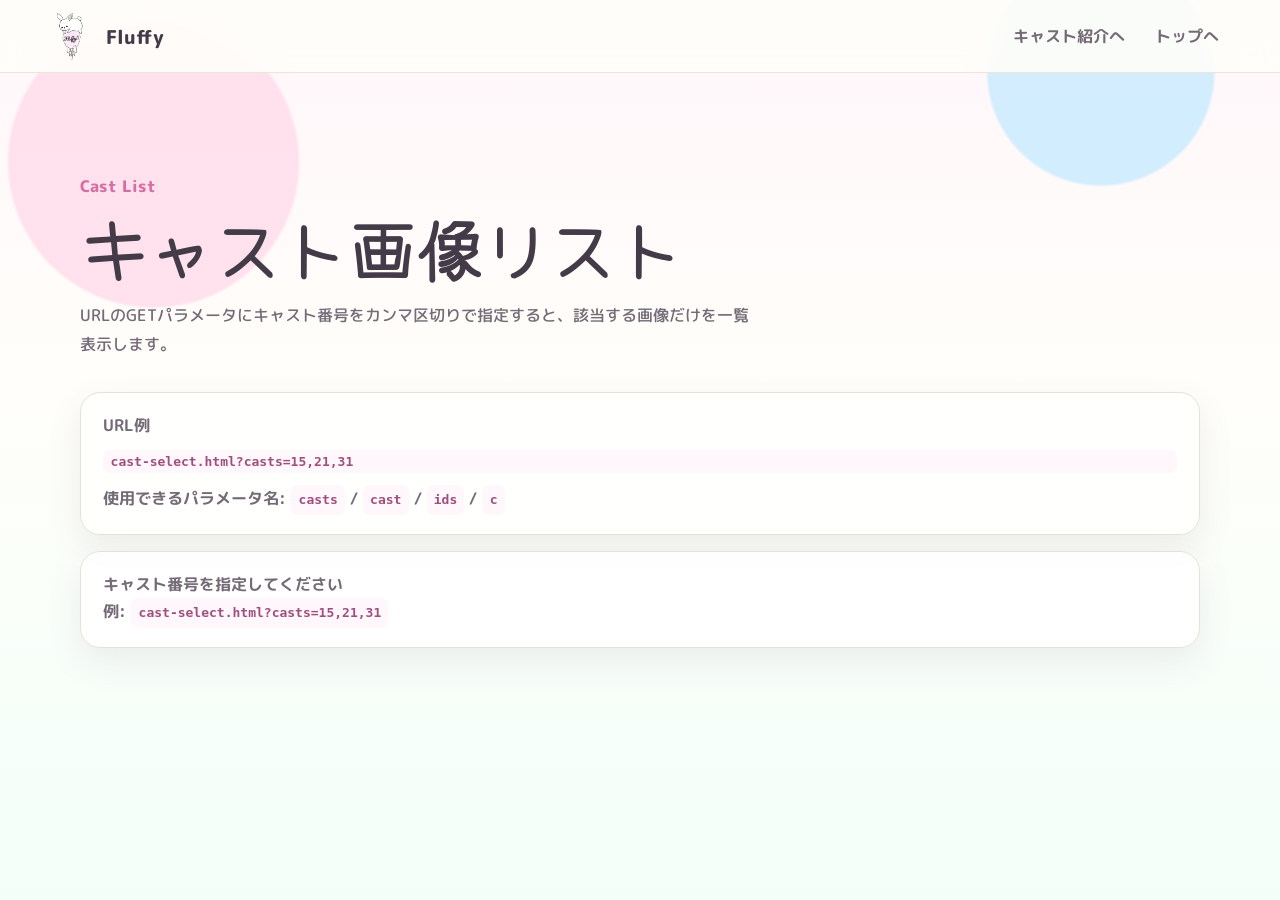
==== cast-select.html @ 4e081005 "Add cast image selector page" ====
<!doctype html>
<html lang="ja">
  <head>
    <meta charset="utf-8">
    <meta name="viewport" content="width=device-width, initial-scale=1">
    <meta name="description" content="Fluffyの指定キャスト画像をURLパラメータから表示するページです。">
    <meta property="og:title" content="Fluffy キャスト画像リスト">
    <meta property="og:description" content="URLで指定したちびっこキャスト画像を一覧表示します。">
    <meta property="og:type" content="website">
    <meta property="og:image" content="images/Fluffy_Logo.png">
    <title>Fluffy キャスト画像リスト</title>
    <link rel="preconnect" href="https://fonts.googleapis.com">
    <link rel="preconnect" href="https://fonts.gstatic.com" crossorigin>
    <link href="https://fonts.googleapis.com/css2?family=M+PLUS+Rounded+1c:wght@400;500;700;800&family=Yomogi&display=swap" rel="stylesheet">
    <link rel="stylesheet" href="data/styles.css?v=15">
  </head>
  <body>
    <div class="floating-bg" aria-hidden="true">
      <span></span>
      <span></span>
      <span></span>
      <span></span>
      <span></span>
      <span></span>
      <span></span>
      <span></span>
    </div>

    <header class="site-header">
      <a class="brand" href="index.html">
        <img src="images/Fluffy_Logo.png" alt="">
        <span>Fluffy</span>
      </a>
      <nav class="site-nav" aria-label="メインナビゲーション">
        <a href="index.html#cast">キャスト紹介へ</a>
        <a href="index.html">トップへ</a>
      </nav>
    </header>

    <main>
      <section class="section cast-select-section">
        <div class="section-heading">
          <p class="eyebrow">Cast List</p>
          <h1>キャスト画像リスト</h1>
          <p>URLのGETパラメータにキャスト番号をカンマ区切りで指定すると、該当する画像だけを一覧表示します。</p>
        </div>

        <div class="cast-query-panel">
          <p class="small-title">URL例</p>
          <code>cast-select.html?casts=15,21,31</code>
          <p>使用できるパラメータ名: <code>casts</code> / <code>cast</code> / <code>ids</code> / <code>c</code></p>
        </div>

        <div class="cast-result-summary" id="cast-result-summary" aria-live="polite"></div>
        <div class="cast-selected-grid" id="cast-selected-grid" aria-label="指定されたキャスト画像一覧"></div>
      </section>
    </main>

    <script src="data/cast-select.js?v=1"></script>
  </body>
</html>
---- data/styles.css ----
:root {
  --mint: #c9f6df;
  --mint-deep: #7fd8ac;
  --pink: #ffddeb;
  --pink-deep: #ee8fb9;
  --cream: #fff8df;
  --yellow: #ffe58a;
  --sky: #bfe8ff;
  --ink: #443b48;
  --muted: #746b77;
  --paper: #fffefa;
  --line: #eadfd4;
  --shadow: 0 20px 55px rgba(119, 91, 103, 0.18);
}

* {
  box-sizing: border-box;
}

html {
  scroll-behavior: smooth;
}

body {
  margin: 0;
  color: var(--ink);
  font-family: "M PLUS Rounded 1c", system-ui, sans-serif;
  background:
    radial-gradient(circle at 12% 18%, rgba(255, 221, 235, 0.85) 0 9rem, transparent 9.2rem),
    radial-gradient(circle at 86% 8%, rgba(191, 232, 255, 0.7) 0 7rem, transparent 7.2rem),
    linear-gradient(180deg, #fff6fa 0%, #fffefa 42%, #f2fff8 100%);
  min-height: 100vh;
  overflow-x: hidden;
}

body.is-lightbox-open {
  overflow: hidden;
}

.floating-bg {
  position: fixed;
  inset: 0;
  z-index: 0;
  pointer-events: none;
  overflow: hidden;
}

.floating-bg span {
  position: absolute;
  display: block;
  width: var(--size);
  height: var(--size);
  left: var(--left);
  bottom: -9rem;
  border: 2px solid rgba(255, 255, 255, 0.76);
  border-radius: 50%;
  background:
    radial-gradient(circle at 30% 26%, rgba(255, 255, 255, 0.98) 0 9%, transparent 10%),
    radial-gradient(circle at 72% 76%, rgba(191, 232, 255, 0.42), transparent 40%),
    radial-gradient(circle at 18% 82%, rgba(255, 221, 235, 0.28), transparent 34%),
    rgba(255, 255, 255, 0.32);
  box-shadow:
    inset -0.45rem -0.5rem 1rem rgba(238, 143, 185, 0.18),
    inset 0.45rem 0.45rem 1rem rgba(127, 216, 172, 0.16),
    0 0.8rem 2rem rgba(119, 91, 103, 0.1);
  opacity: var(--opacity);
  animation: float-bubble var(--duration) linear infinite;
  animation-delay: var(--delay);
}

.floating-bg i {
  position: absolute;
  display: block;
  width: var(--balloon-width);
  height: calc(var(--balloon-width) * 1.28);
  left: var(--left);
  bottom: -11rem;
  border: 2px solid rgba(255, 255, 255, 0.68);
  border-radius: 48% 52% 50% 50% / 42% 42% 58% 58%;
  background:
    radial-gradient(circle at 32% 24%, rgba(255, 255, 255, 0.88) 0 12%, transparent 13%),
    linear-gradient(145deg, var(--balloon-color-a), var(--balloon-color-b));
  box-shadow:
    inset -0.45rem -0.7rem 1rem rgba(119, 91, 103, 0.1),
    0 0.8rem 2rem rgba(119, 91, 103, 0.09);
  opacity: var(--opacity);
  animation: float-balloon var(--duration) ease-in-out infinite;
  animation-delay: var(--delay);
}

.floating-bg i::before {
  content: "";
  position: absolute;
  left: 50%;
  bottom: -0.45rem;
  width: 0;
  height: 0;
  border-left: 0.35rem solid transparent;
  border-right: 0.35rem solid transparent;
  border-top: 0.65rem solid var(--balloon-color-b);
  transform: translateX(-50%);
}

.floating-bg i::after {
  content: "";
  position: absolute;
  left: 50%;
  top: calc(100% + 0.15rem);
  width: 1px;
  height: 4.4rem;
  background: linear-gradient(rgba(119, 91, 103, 0.28), transparent);
  transform: translateX(-50%);
}

.floating-bg i:nth-of-type(1) {
  --balloon-width: 3.6rem;
  --left: 9%;
  --duration: 30s;
  --delay: -9s;
  --opacity: 0.42;
  --balloon-color-a: rgba(255, 221, 235, 0.62);
  --balloon-color-b: rgba(238, 143, 185, 0.36);
}

.floating-bg i:nth-of-type(2) {
  --balloon-width: 4.4rem;
  --left: 27%;
  --duration: 36s;
  --delay: -21s;
  --opacity: 0.34;
  --balloon-color-a: rgba(201, 246, 223, 0.66);
  --balloon-color-b: rgba(127, 216, 172, 0.34);
}

.floating-bg i:nth-of-type(3) {
  --balloon-width: 3rem;
  --left: 45%;
  --duration: 28s;
  --delay: -14s;
  --opacity: 0.38;
  --balloon-color-a: rgba(255, 229, 138, 0.64);
  --balloon-color-b: rgba(238, 201, 99, 0.34);
}

.floating-bg i:nth-of-type(4) {
  --balloon-width: 4.8rem;
  --left: 67%;
  --duration: 40s;
  --delay: -5s;
  --opacity: 0.32;
  --balloon-color-a: rgba(191, 232, 255, 0.7);
  --balloon-color-b: rgba(133, 199, 236, 0.34);
}

.floating-bg i:nth-of-type(5) {
  --balloon-width: 3.4rem;
  --left: 81%;
  --duration: 32s;
  --delay: -25s;
  --opacity: 0.4;
  --balloon-color-a: rgba(255, 221, 235, 0.58);
  --balloon-color-b: rgba(201, 246, 223, 0.34);
}

.floating-bg i:nth-of-type(6) {
  --balloon-width: 5.2rem;
  --left: 94%;
  --duration: 44s;
  --delay: -17s;
  --opacity: 0.28;
  --balloon-color-a: rgba(255, 248, 223, 0.74);
  --balloon-color-b: rgba(255, 221, 235, 0.38);
}

.floating-bg span:nth-child(1) {
  --size: 5.6rem;
  --left: 6%;
  --duration: 24s;
  --delay: -8s;
  --opacity: 0.76;
}

.floating-bg span:nth-child(2) {
  --size: 2.8rem;
  --left: 17%;
  --duration: 19s;
  --delay: -15s;
  --opacity: 0.62;
}

.floating-bg span:nth-child(3) {
  --size: 7.5rem;
  --left: 33%;
  --duration: 31s;
  --delay: -5s;
  --opacity: 0.54;
}

.floating-bg span:nth-child(4) {
  --size: 3.6rem;
  --left: 48%;
  --duration: 21s;
  --delay: -13s;
  --opacity: 0.7;
}

.floating-bg span:nth-child(5) {
  --size: 6.4rem;
  --left: 65%;
  --duration: 28s;
  --delay: -18s;
  --opacity: 0.6;
}

.floating-bg span:nth-child(6) {
  --size: 2.4rem;
  --left: 76%;
  --duration: 17s;
  --delay: -4s;
  --opacity: 0.66;
}

.floating-bg span:nth-child(7) {
  --size: 4.8rem;
  --left: 86%;
  --duration: 23s;
  --delay: -11s;
  --opacity: 0.7;
}

.floating-bg span:nth-child(8) {
  --size: 8rem;
  --left: 93%;
  --duration: 34s;
  --delay: -22s;
  --opacity: 0.48;
}

.floating-bg span:nth-child(9) {
  --size: 3.1rem;
  --left: 10%;
  --duration: 18s;
  --delay: -2s;
  --opacity: 0.66;
}

.floating-bg span:nth-child(10) {
  --size: 4.2rem;
  --left: 24%;
  --duration: 26s;
  --delay: -20s;
  --opacity: 0.58;
}

.floating-bg span:nth-child(11) {
  --size: 2rem;
  --left: 41%;
  --duration: 16s;
  --delay: -9s;
  --opacity: 0.72;
}

.floating-bg span:nth-child(12) {
  --size: 5rem;
  --left: 56%;
  --duration: 25s;
  --delay: -6s;
  --opacity: 0.6;
}

.floating-bg span:nth-child(13) {
  --size: 2.7rem;
  --left: 71%;
  --duration: 20s;
  --delay: -16s;
  --opacity: 0.68;
}

.floating-bg span:nth-child(14) {
  --size: 6rem;
  --left: 82%;
  --duration: 30s;
  --delay: -25s;
  --opacity: 0.52;
}

.floating-bg span:nth-child(15) {
  --size: 3.4rem;
  --left: 4%;
  --duration: 22s;
  --delay: -19s;
  --opacity: 0.64;
}

.floating-bg span:nth-child(16) {
  --size: 4.6rem;
  --left: 38%;
  --duration: 27s;
  --delay: -23s;
  --opacity: 0.58;
}

.floating-bg span:nth-child(17) {
  --size: 2.5rem;
  --left: 61%;
  --duration: 15s;
  --delay: -12s;
  --opacity: 0.72;
}

.floating-bg span:nth-child(18) {
  --size: 5.8rem;
  --left: 96%;
  --duration: 32s;
  --delay: -7s;
  --opacity: 0.5;
}

@keyframes float-bubble {
  0% {
    transform: translate3d(0, 0, 0) scale(0.92);
  }

  35% {
    transform: translate3d(1.8rem, -38vh, 0) scale(1);
  }

  70% {
    transform: translate3d(-1.3rem, -76vh, 0) scale(1.06);
  }

  100% {
    transform: translate3d(1rem, -118vh, 0) scale(0.98);
  }
}

@keyframes float-balloon {
  0% {
    transform: translate3d(0, 0, 0) rotate(-3deg);
  }

  35% {
    transform: translate3d(-1rem, -34vh, 0) rotate(4deg);
  }

  70% {
    transform: translate3d(1.3rem, -76vh, 0) rotate(-5deg);
  }

  100% {
    transform: translate3d(-0.8rem, -122vh, 0) rotate(3deg);
  }
}

@media (prefers-reduced-motion: reduce) {
  .floating-bg span,
  .floating-bg i {
    animation: none;
  }
}

a {
  color: inherit;
}

.site-header,
main,
.site-footer,
.lightbox {
  position: relative;
  z-index: 1;
}

.site-header {
  position: sticky;
  top: 0;
  z-index: 20;
  display: flex;
  align-items: center;
  justify-content: space-between;
  gap: 1.25rem;
  padding: 0.75rem clamp(1rem, 4vw, 3rem);
  background: rgba(255, 254, 250, 0.88);
  border-bottom: 1px solid rgba(234, 223, 212, 0.8);
  backdrop-filter: blur(16px);
}

.brand {
  display: inline-flex;
  align-items: center;
  gap: 0.6rem;
  text-decoration: none;
  font-weight: 800;
  font-size: 1.2rem;
}

.brand img {
  width: 3rem;
  height: 3rem;
  object-fit: contain;
}

.site-nav {
  display: flex;
  align-items: center;
  gap: 0.3rem;
}

.site-nav a {
  padding: 0.65rem 0.8rem;
  border-radius: 999px;
  text-decoration: none;
  color: var(--muted);
  font-weight: 700;
  transition: background-color 180ms ease, color 180ms ease;
}

.site-nav a:hover {
  color: var(--ink);
  background: var(--pink);
}

.nav-toggle {
  display: none;
  width: 2.8rem;
  height: 2.8rem;
  border: 0;
  border-radius: 50%;
  background: var(--mint);
  padding: 0.7rem;
}

.nav-toggle span {
  display: block;
  width: 100%;
  height: 2px;
  margin: 4px 0;
  background: var(--ink);
}

.hero {
  display: grid;
  grid-template-columns: minmax(0, 1.05fr) minmax(18rem, 0.95fr);
  align-items: center;
  gap: clamp(1.5rem, 5vw, 4rem);
  width: min(1120px, calc(100% - 2rem));
  margin: 0 auto;
  padding: clamp(3rem, 7vw, 6.5rem) 0 clamp(2.5rem, 6vw, 5rem);
}

.eyebrow {
  margin: 0 0 0.85rem;
  color: #d56fa3;
  font-weight: 800;
  letter-spacing: 0;
}

h1,
h2,
h3,
p {
  overflow-wrap: anywhere;
}

h1 {
  margin: 0;
  font-size: 3.1rem;
  line-height: 1.13;
  letter-spacing: 0;
}

h1 span {
  display: block;
  white-space: nowrap;
  overflow-wrap: anywhere;
}

h2 {
  margin: 0;
  font-size: 3rem;
  line-height: 1.2;
  letter-spacing: 0;
}

h3 {
  margin: 0 0 0.6rem;
  font-size: 1.25rem;
  letter-spacing: 0;
}

.lead {
  width: min(100%, 42rem);
  margin: 1.4rem 0 0;
  color: var(--muted);
  font-size: 1.18rem;
  line-height: 1.9;
  font-weight: 500;
}

.hero-actions,
.x-panel,
.hero-actions {
  display: flex;
  flex-wrap: wrap;
  align-items: center;
  gap: 0.8rem;
}

.hero-actions {
  margin-top: 2rem;
}

.button {
  display: inline-flex;
  align-items: center;
  justify-content: center;
  min-height: 3.25rem;
  padding: 0.85rem 1.25rem;
  border: 2px solid transparent;
  border-radius: 999px;
  text-decoration: none;
  font-weight: 800;
  box-shadow: 0 10px 24px rgba(119, 91, 103, 0.12);
}

.button.primary {
  background: var(--mint-deep);
  color: #173d2b;
  border-color: #63c796;
}

.button.secondary {
  background: var(--paper);
  color: var(--ink);
  border-color: var(--line);
}

.hero-visual {
  position: relative;
  min-height: 32rem;
}

.logo-stage {
  position: absolute;
  inset: 2.5rem 2rem 1.5rem;
  display: grid;
  place-items: center;
  border: 4px solid #fff;
  border-radius: 42% 58% 48% 52% / 54% 44% 56% 46%;
  background:
    linear-gradient(135deg, rgba(255, 221, 235, 0.72), rgba(201, 246, 223, 0.82)),
    var(--paper);
  box-shadow: var(--shadow);
}

.logo-stage::before,
.logo-stage::after {
  content: "";
  position: absolute;
  border-radius: 50%;
  background: var(--yellow);
  opacity: 0.75;
}

.logo-stage::before {
  width: 5.5rem;
  height: 5.5rem;
  left: -1.5rem;
  top: 3rem;
}

.logo-stage::after {
  width: 4.2rem;
  height: 4.2rem;
  right: 1rem;
  bottom: -1rem;
  background: var(--sky);
}

.logo-stage img {
  position: relative;
  z-index: 1;
  width: min(78%, 24rem);
  height: auto;
  filter: drop-shadow(0 14px 20px rgba(68, 59, 72, 0.14));
}

.badge {
  position: absolute;
  z-index: 2;
  display: inline-flex;
  align-items: center;
  justify-content: center;
  min-width: 6.5rem;
  min-height: 3rem;
  padding: 0.55rem 1rem;
  border: 3px solid #fff;
  border-radius: 999px;
  font-weight: 800;
  box-shadow: 0 14px 24px rgba(119, 91, 103, 0.14);
}

.badge-blue {
  right: 0.8rem;
  top: 5rem;
  background: var(--sky);
}

.badge-yellow {
  left: 0.2rem;
  bottom: 5.5rem;
  background: var(--yellow);
}

.badge-pink {
  right: 3rem;
  bottom: 1.2rem;
  background: var(--pink);
}

.notice-band {
  position: relative;
  width: min(1120px, calc(100% - 2rem));
  margin: 0 auto;
  padding: 1.1rem 8rem 1.1rem 1.1rem;
  border: 2px dashed #f4aac9;
  border-radius: 1.5rem;
  background: rgba(255, 255, 255, 0.75);
  overflow: visible;
}

.notice-band div {
  display: flex;
  flex-wrap: wrap;
  gap: 0.5rem 1rem;
  align-items: center;
  justify-content: center;
  text-align: center;
}

.notice-band strong {
  color: #cc5f96;
}

.notice-character {
  position: absolute;
  right: -0.4rem;
  bottom: -3.4rem;
  width: min(13.5rem, 32vw);
  max-height: 15.5rem;
  object-fit: contain;
  object-position: bottom center;
  filter: brightness(1.28) contrast(1.04) saturate(1.16) drop-shadow(0 10px 16px rgba(119, 91, 103, 0.16));
  pointer-events: none;
}

.section {
  width: min(1120px, calc(100% - 2rem));
  margin: 0 auto;
  padding: clamp(4rem, 8vw, 6.5rem) 0;
}

.section-heading {
  width: min(100%, 42rem);
  margin-bottom: 2rem;
}

.section-heading p:last-child {
  color: var(--muted);
  line-height: 1.85;
  font-weight: 500;
}

.concept-grid,
.cast-grid,
.gallery-grid {
  display: grid;
  grid-template-columns: repeat(3, minmax(0, 1fr));
  gap: 1rem;
}

.cast-grid {
  grid-template-columns: repeat(2, minmax(0, 1fr));
}

.concept-section {
  position: relative;
}

.concept-grid {
  position: relative;
  z-index: 1;
}

.concept-characters {
  position: absolute;
  inset: auto 0 0;
  z-index: 2;
  pointer-events: none;
}

.concept-character {
  position: absolute;
  bottom: -5.6rem;
  width: min(6.2rem, 9.5vw);
  max-height: 20rem;
  object-fit: contain;
  object-position: bottom center;
  filter: drop-shadow(0 16px 22px rgba(119, 91, 103, 0.18));
}

.concept-character-left {
  left: 0.4rem;
}

.concept-character-center {
  left: 50%;
  bottom: -6.1rem;
  width: min(6.8rem, 10vw);
  transform: translateX(-50%);
}

.concept-character-right {
  right: -4rem;
  bottom: -10rem;
  width: min(22rem, 31vw);
}

.concept-grid article,
.cast-grid article,
.info-panel,
.day-card,
.promise-list,
.x-panel,
.cast-profile-card {
  border: 1px solid var(--line);
  border-radius: 1.5rem;
  background: rgba(255, 255, 255, 0.78);
  box-shadow: 0 14px 34px rgba(119, 91, 103, 0.1);
}

.concept-grid article,
.cast-grid article {
  padding: 1.4rem;
}

.cast-profile-grid {
  display: grid;
  grid-template-columns: repeat(2, minmax(0, 1fr));
  gap: 1rem;
  margin-top: 1rem;
}

.cast-generation {
  margin-top: 1.5rem;
}

.cast-generation h3 {
  display: inline-flex;
  align-items: center;
  min-height: 2.4rem;
  margin: 0;
  padding: 0.35rem 1rem;
  border: 1px solid var(--line);
  border-radius: 999px;
  background: rgba(255, 255, 255, 0.82);
  color: #c46094;
  font-size: 1rem;
  box-shadow: 0 10px 24px rgba(119, 91, 103, 0.08);
}

.cast-profile-card {
  margin: 0;
  overflow: hidden;
  background: rgba(255, 255, 255, 0.86);
  cursor: zoom-in;
}

.cast-profile-card img {
  display: block;
  width: 100%;
  aspect-ratio: 16 / 9;
  object-fit: contain;
  object-position: center;
  background: #fff;
  transition: transform 220ms ease, filter 220ms ease;
}

.cast-profile-card:hover img {
  transform: scale(1.03);
  filter: saturate(1.06);
}

.cast-profile-card:focus-visible {
  outline: 3px solid var(--pink-deep);
  outline-offset: 4px;
}

.cast-profile-card figcaption {
  padding: 0.9rem 1rem 1rem;
  color: var(--ink);
  font-weight: 800;
  text-align: center;
}

.cast-select-section h1 {
  margin: 0;
  color: var(--ink);
  font-family: "Yomogi", cursive;
  font-size: clamp(2.4rem, 6vw, 4.2rem);
  letter-spacing: 0;
  line-height: 1.08;
}

.cast-query-panel,
.cast-result-summary {
  margin-bottom: 1rem;
  padding: 1.2rem 1.4rem;
  border: 1px solid var(--line);
  border-radius: 1.25rem;
  background: rgba(255, 255, 255, 0.82);
  box-shadow: 0 14px 34px rgba(119, 91, 103, 0.1);
}

.cast-query-panel {
  display: grid;
  gap: 0.7rem;
}

.cast-query-panel p,
.cast-result-summary p {
  margin: 0;
  color: var(--muted);
  font-weight: 700;
  line-height: 1.7;
}

.cast-query-panel code,
.cast-empty code {
  display: inline-block;
  max-width: 100%;
  padding: 0.25rem 0.45rem;
  overflow-wrap: anywhere;
  border-radius: 0.45rem;
  background: #fff7fb;
  color: #9f4f7e;
  font-weight: 800;
}

.cast-warning {
  color: #c46094 !important;
}

.cast-selected-grid {
  display: grid;
  grid-template-columns: repeat(3, minmax(0, 1fr));
  gap: 1rem;
}

.cast-selected-card figcaption {
  display: grid;
  gap: 0.25rem;
}

.cast-selected-card figcaption span {
  color: #c46094;
  font-size: 0.84rem;
}

.gallery-grid {
  grid-template-columns: repeat(2, minmax(0, 1fr));
}

.gallery-item {
  display: block;
  width: 100%;
  aspect-ratio: 16 / 9;
  padding: 0;
  overflow: hidden;
  border: 4px solid #fff;
  border-radius: 1.5rem;
  background: var(--paper);
  box-shadow: 0 14px 34px rgba(119, 91, 103, 0.12);
  cursor: zoom-in;
}

.gallery-item img {
  display: block;
  width: 100%;
  height: 100%;
  object-fit: cover;
  transition: transform 220ms ease, filter 220ms ease;
}

.gallery-item:hover img {
  transform: scale(1.04);
  filter: saturate(1.06);
}

.lightbox {
  position: fixed;
  inset: 0;
  z-index: 100;
  display: none;
  align-items: center;
  justify-content: center;
  padding: 5rem 5.5rem;
  background: rgba(45, 37, 48, 0.78);
  backdrop-filter: blur(10px);
  cursor: zoom-out;
  touch-action: pan-y;
}

.lightbox.is-open {
  display: flex;
}

.lightbox-frame {
  position: relative;
  display: grid;
  gap: 0.75rem;
  width: min(100%, 78rem);
  margin: 0;
  touch-action: pan-y;
}

.lightbox-frame img {
  display: block;
  width: 100%;
  max-height: calc(100vh - 10rem);
  object-fit: contain;
  border: 4px solid #fff;
  border-radius: 1.5rem;
  background: #fff;
  box-shadow: var(--shadow);
}

.lightbox-frame figcaption {
  color: #fff;
  text-align: center;
  font-weight: 700;
  line-height: 1.6;
}

.lightbox-image-close {
  position: absolute;
  inset: 0 0 2.5rem;
  z-index: 2;
  display: block;
  border: 0;
  background: transparent;
  cursor: zoom-out;
}

.lightbox-close,
.lightbox-arrow {
  position: absolute;
  display: grid;
  place-items: center;
  border: 2px solid rgba(255, 255, 255, 0.75);
  border-radius: 50%;
  background: rgba(255, 254, 250, 0.94);
  color: var(--ink);
  box-shadow: 0 14px 28px rgba(0, 0, 0, 0.2);
  cursor: pointer;
}

.lightbox-close {
  top: 1.2rem;
  right: 1.2rem;
  width: 3rem;
  height: 3rem;
  font-size: 1.8rem;
  line-height: 1;
}

.lightbox-arrow {
  top: 50%;
  width: 3.5rem;
  height: 3.5rem;
  transform: translateY(-50%);
  font-size: 2.4rem;
  line-height: 1;
}

.lightbox-prev {
  left: 1.2rem;
}

.lightbox-next {
  right: 1.2rem;
}

.concept-grid p,
.cast-grid p,
.promise-list li,
.entry-copy p,
.day-card li,
.x-panel p {
  color: var(--muted);
  line-height: 1.8;
  font-weight: 500;
}

.icon {
  display: grid;
  place-items: center;
  width: 3rem;
  height: 3rem;
  margin-bottom: 1rem;
  border-radius: 50%;
  background: var(--cream);
  color: #bf6697;
  font-family: "Yomogi", cursive;
  font-size: 1.6rem;
  font-weight: 700;
}

.event-layout,
.info-layout,
.entry-section {
  display: grid;
  gap: 1rem;
}

.event-layout {
  grid-template-columns: minmax(16rem, 0.82fr) minmax(0, 1.18fr);
  align-items: start;
}

.info-layout,
.entry-section {
  grid-template-columns: minmax(0, 1.25fr) minmax(18rem, 0.75fr);
  align-items: stretch;
}

.event-poster {
  margin: 0;
  padding: 0.65rem;
  border: 1px solid var(--line);
  border-radius: 1.5rem;
  background: rgba(255, 255, 255, 0.84);
  box-shadow: 0 14px 34px rgba(119, 91, 103, 0.1);
}

.event-poster img {
  display: block;
  width: 100%;
  border-radius: 1rem;
}

.event-poster figcaption {
  padding: 0.8rem 0.45rem 0.3rem;
  color: var(--muted);
  font-weight: 700;
  line-height: 1.7;
  text-align: center;
}

.info-panel,
.day-card,
.promise-list,
.x-panel {
  padding: 1.5rem;
}

dl {
  display: grid;
  gap: 1rem;
  margin: 0;
}

dl div {
  display: grid;
  grid-template-columns: 8rem 1fr;
  gap: 1rem;
  padding-bottom: 1rem;
  border-bottom: 1px solid var(--line);
}

dl div:last-child {
  border-bottom: 0;
  padding-bottom: 0;
}

dt {
  color: #c46094;
  font-weight: 800;
}

dd {
  margin: 0;
  color: var(--muted);
  font-weight: 700;
  line-height: 1.7;
}

.day-card {
  position: relative;
  background: linear-gradient(180deg, #fff9e6, #fffefa);
  overflow: visible;
}

.event-character {
  grid-column: 2;
  justify-self: end;
  width: min(13.5rem, 18vw);
  aspect-ratio: 9 / 16;
  max-height: 20rem;
  margin: -2.4rem 0.8rem 0 0;
  object-fit: contain;
  object-position: bottom center;
  filter: drop-shadow(0 16px 24px rgba(119, 91, 103, 0.2));
  pointer-events: none;
}

.small-title {
  margin: 0 0 0.8rem;
  font-weight: 800;
  color: #c46094;
}

.day-card ol,
.promise-list ul {
  margin: 0;
  padding-left: 1.3rem;
}

.entry-section {
  align-items: center;
  padding: clamp(2rem, 5vw, 3rem);
  border-radius: 2rem;
  background:
    linear-gradient(135deg, rgba(201, 246, 223, 0.72), rgba(255, 221, 235, 0.72)),
    rgba(255, 255, 255, 0.82);
  box-shadow: var(--shadow);
}

.entry-section > * {
  position: relative;
  z-index: 1;
}

.entry-section .promise-list {
  margin-right: 0;
}

.entry-copy h2 {
  margin-bottom: 1rem;
}

.form-note {
  margin: 0.8rem 0 0;
  font-size: 0.92rem;
}

.promise-list {
  background: rgba(255, 254, 250, 0.86);
}

.avatar {
  width: 5rem;
  height: 5rem;
  margin-bottom: 1rem;
  border: 4px solid #fff;
  border-radius: 50%;
  box-shadow: 0 10px 18px rgba(119, 91, 103, 0.12);
}

.avatar-mint {
  background: radial-gradient(circle at 35% 35%, #fff 0 18%, var(--mint) 19% 100%);
}

.avatar-peach {
  background: radial-gradient(circle at 35% 35%, #fff 0 18%, #ffd2bd 19% 100%);
}

.x-panel {
  display: grid;
  grid-template-columns: minmax(14rem, 0.72fr) minmax(18rem, 1fr);
  align-items: start;
  justify-content: space-between;
  gap: 1.5rem;
  background: #fff;
}

.x-copy {
  display: grid;
  gap: 1rem;
}

.x-copy .button {
  justify-self: start;
}

.x-panel h3 {
  margin-bottom: 0.2rem;
}

.x-timeline {
  position: relative;
  min-height: 20rem;
  overflow: hidden;
  border: 1px solid var(--line);
  border-radius: 1rem;
  background: #fff;
}

.x-timeline.is-rendered {
  min-height: 32rem;
}

.x-timeline > .twitter-timeline {
  position: absolute;
  inset: 0;
  opacity: 0;
  pointer-events: none;
}

.x-fallback {
  display: grid;
  gap: 1rem;
  min-height: 20rem;
  padding: clamp(1.4rem, 4vw, 2rem);
  place-content: center;
  background:
    linear-gradient(135deg, rgba(255, 221, 235, 0.68), rgba(201, 246, 223, 0.68)),
    #fff;
}

.x-fallback p {
  margin: 0;
}

.x-fallback .button {
  justify-self: start;
}

.x-timeline.is-rendered .x-fallback {
  display: none;
}

.x-timeline iframe {
  position: relative;
  z-index: 1;
  display: block;
  width: 100% !important;
}

.site-footer {
  padding: 2.5rem 1rem 3rem;
  text-align: center;
  color: var(--muted);
  background: rgba(255, 255, 255, 0.62);
  border-top: 1px solid var(--line);
}

.site-footer img {
  width: 4.5rem;
  height: 4.5rem;
  object-fit: contain;
}

.site-footer p {
  margin: 0.25rem 0;
}

@media (max-width: 820px) {
  .nav-toggle {
    display: block;
  }

  .site-nav {
    position: absolute;
    left: 1rem;
    right: 1rem;
    top: calc(100% + 0.5rem);
    display: none;
    flex-direction: column;
    align-items: stretch;
    padding: 0.8rem;
    border: 1px solid var(--line);
    border-radius: 1.25rem;
    background: var(--paper);
    box-shadow: var(--shadow);
  }

  .site-nav.is-open {
    display: flex;
  }

  .site-nav a {
    border-radius: 0.8rem;
  }

  .hero,
  .event-layout,
  .info-layout,
  .entry-section,
  .x-panel {
    grid-template-columns: 1fr;
  }

  .hero {
    padding-top: 2.5rem;
  }

  .hero-visual {
    min-height: 25rem;
  }

  h1 {
    font-size: 3.15rem;
  }

  h2 {
    font-size: 2.35rem;
  }

  .lead {
    font-size: 1.08rem;
  }

  .concept-grid,
  .cast-grid,
  .cast-profile-grid,
  .cast-selected-grid,
  .gallery-grid {
    grid-template-columns: 1fr;
  }

  .concept-characters {
    display: none;
  }

  .entry-section .promise-list {
    margin-right: 0;
  }

  .event-character {
    justify-self: center;
    grid-column: auto;
    width: min(12rem, 46vw);
    margin: 0.5rem auto -1rem;
    opacity: 0.86;
  }

  .lightbox {
    padding: 4.75rem 1rem 5rem;
  }

  .lightbox-arrow {
    top: auto;
    bottom: 1rem;
    transform: none;
  }

  .lightbox-prev {
    left: calc(50% - 4rem);
  }

  .lightbox-next {
    right: calc(50% - 4rem);
  }
}

@media (max-width: 560px) {
  .site-header {
    padding-inline: 0.85rem;
  }

  .brand span {
    font-size: 0.95rem;
  }

  h1 {
    font-size: 1.9rem;
  }

  h1 span {
    white-space: normal;
  }

  .lead {
    font-size: 1rem;
  }

  .hero-visual {
    min-height: 23rem;
  }

  .logo-stage {
    inset: 2rem 1rem 1rem;
  }

  .badge-blue {
    display: none;
  }

  .badge-pink {
    display: none;
  }

  .notice-band {
    padding-right: 1.1rem;
    padding-bottom: 9.2rem;
    margin-bottom: 3.5rem;
  }

  .notice-character {
    right: 50%;
    bottom: -4.5rem;
    transform: translateX(50%);
    width: 6.8rem;
    max-height: 9.5rem;
  }

  h2 {
    font-size: 2rem;
  }

  dl div {
    grid-template-columns: 1fr;
    gap: 0.2rem;
  }

  .hero-actions .button,
  .entry-copy .button {
    width: 100%;
  }

  .badge {
    min-width: 5.5rem;
    font-size: 0.92rem;
  }
}
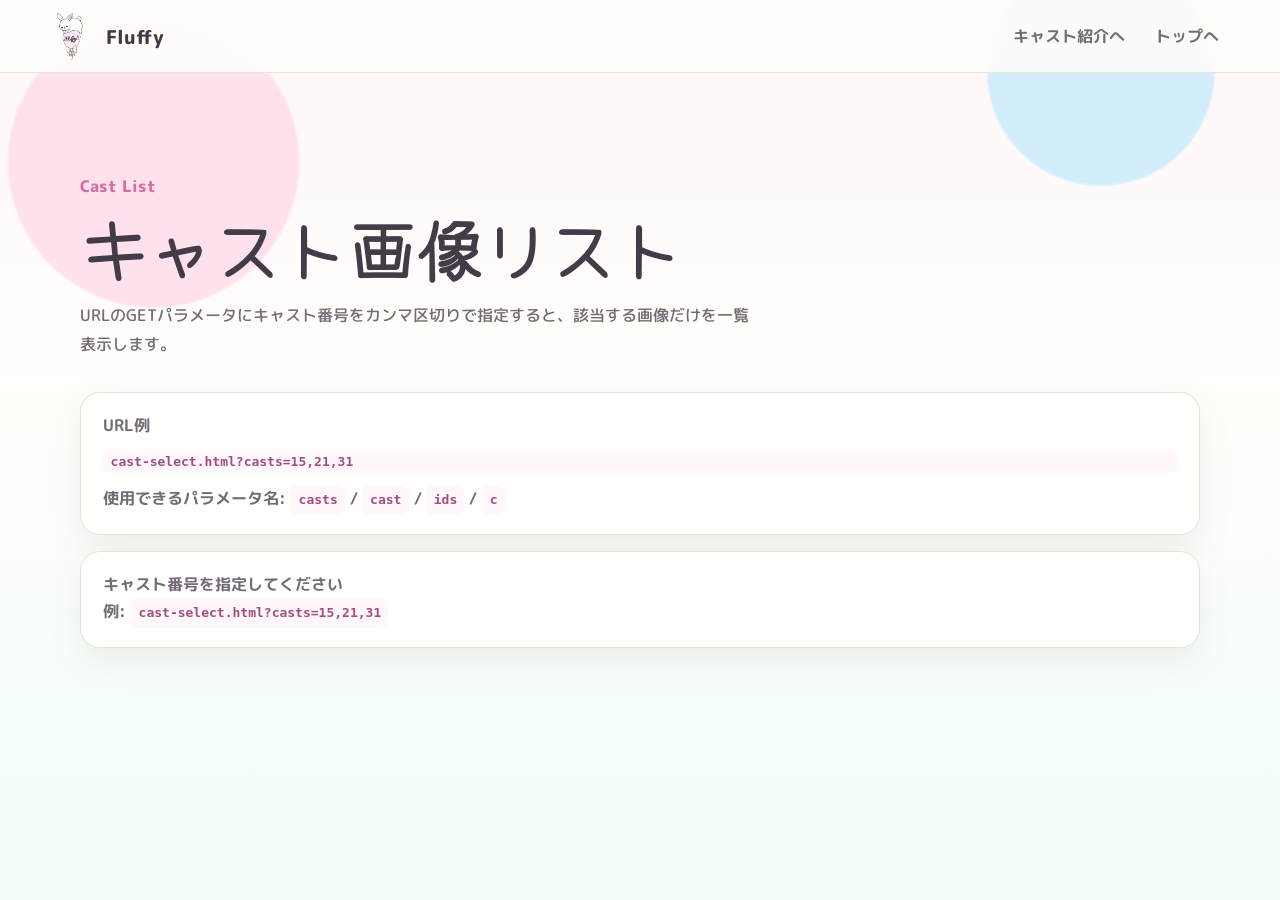
==== commit e24d447b: "Add admin cast URL tool" ====
--- a/cast-select.html
+++ b/cast-select.html
@@ -12,7 +12,7 @@
     <link rel="preconnect" href="https://fonts.googleapis.com">
     <link rel="preconnect" href="https://fonts.gstatic.com" crossorigin>
     <link href="https://fonts.googleapis.com/css2?family=M+PLUS+Rounded+1c:wght@400;500;700;800&family=Yomogi&display=swap" rel="stylesheet">
-    <link rel="stylesheet" href="data/styles.css?v=15">
+    <link rel="stylesheet" href="data/styles.css?v=16">
   </head>
   <body>
     <div class="floating-bg" aria-hidden="true">
--- a/data/styles.css
+++ b/data/styles.css
@@ -867,6 +867,110 @@
   font-size: 0.84rem;
 }
 
+.cast-tool-section h1 {
+  margin: 0;
+  color: var(--ink);
+  font-family: "Yomogi", cursive;
+  font-size: clamp(2.4rem, 6vw, 4.2rem);
+  letter-spacing: 0;
+  line-height: 1.08;
+}
+
+.cast-tool-output {
+  display: grid;
+  gap: 1rem;
+  margin-bottom: 1.25rem;
+  padding: 1.4rem;
+  border: 1px solid var(--line);
+  border-radius: 1.5rem;
+  background: rgba(255, 255, 255, 0.84);
+  box-shadow: 0 14px 34px rgba(119, 91, 103, 0.1);
+}
+
+.cast-tool-output label {
+  color: #c46094;
+  font-weight: 800;
+}
+
+.cast-url-row,
+.cast-tool-actions {
+  display: flex;
+  flex-wrap: wrap;
+  gap: 0.75rem;
+  align-items: center;
+}
+
+.cast-url-row input {
+  flex: 1 1 24rem;
+  min-width: 0;
+  padding: 0.9rem 1rem;
+  border: 1px solid var(--line);
+  border-radius: 999px;
+  background: #fff;
+  color: var(--ink);
+  font: inherit;
+  font-weight: 700;
+}
+
+.cast-copy-status {
+  min-height: 1.5rem;
+  margin: 0;
+  color: var(--muted);
+  font-weight: 700;
+}
+
+.cast-tool-grid {
+  display: grid;
+  grid-template-columns: repeat(3, minmax(0, 1fr));
+  gap: 1rem;
+}
+
+.cast-tool-card {
+  display: grid;
+  grid-template-columns: auto minmax(4.5rem, 6rem) minmax(0, 1fr);
+  gap: 0.9rem;
+  align-items: center;
+  min-height: 7rem;
+  padding: 0.8rem;
+  border: 1px solid var(--line);
+  border-radius: 1.25rem;
+  background: rgba(255, 255, 255, 0.86);
+  box-shadow: 0 14px 34px rgba(119, 91, 103, 0.1);
+  cursor: pointer;
+}
+
+.cast-tool-card:has(input:checked) {
+  border-color: #75d8a5;
+  background: linear-gradient(135deg, rgba(201, 246, 223, 0.78), rgba(255, 255, 255, 0.92));
+}
+
+.cast-tool-card input {
+  width: 1.25rem;
+  height: 1.25rem;
+  accent-color: #6ed49c;
+}
+
+.cast-tool-card img {
+  display: block;
+  width: 100%;
+  aspect-ratio: 1 / 1;
+  object-fit: contain;
+  border-radius: 0.9rem;
+  background: #fff;
+}
+
+.cast-tool-name {
+  display: grid;
+  gap: 0.25rem;
+  color: var(--ink);
+  font-weight: 800;
+}
+
+.cast-tool-name small {
+  color: #c46094;
+  font-size: 0.82rem;
+}
+
 .gallery-grid {
   grid-template-columns: repeat(2, minmax(0, 1fr));
 }
@@ -1325,6 +1429,7 @@
   .cast-grid,
   .cast-profile-grid,
   .cast-selected-grid,
+  .cast-tool-grid,
   .gallery-grid {
     grid-template-columns: 1fr;
   }
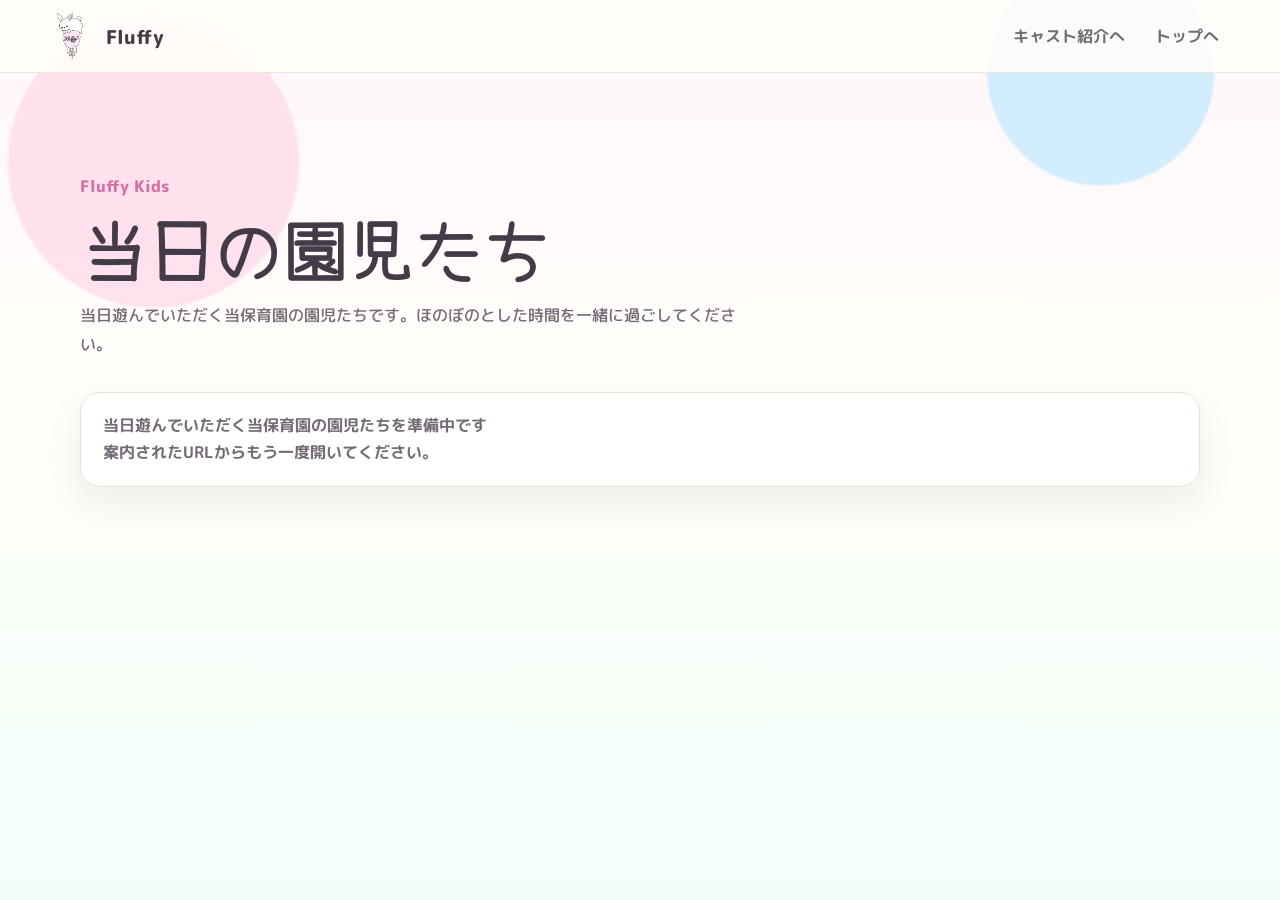
==== commit eb3d1d88: "Update cast filenames and guest list copy" ====
--- a/cast-select.html
+++ b/cast-select.html
@@ -3,16 +3,16 @@
   <head>
     <meta charset="utf-8">
     <meta name="viewport" content="width=device-width, initial-scale=1">
-    <meta name="description" content="Fluffyの指定キャスト画像をURLパラメータから表示するページです。">
-    <meta property="og:title" content="Fluffy キャスト画像リスト">
-    <meta property="og:description" content="URLで指定したちびっこキャスト画像を一覧表示します。">
+    <meta name="description" content="Fluffy保育園で当日遊んでいただく園児たちの紹介ページです。">
+    <meta property="og:title" content="Fluffy 当日の園児たち">
+    <meta property="og:description" content="Fluffy保育園で当日遊んでいただく園児たちを紹介します。">
     <meta property="og:type" content="website">
     <meta property="og:image" content="images/Fluffy_Logo.png">
-    <title>Fluffy キャスト画像リスト</title>
+    <title>Fluffy 当日の園児たち</title>
     <link rel="preconnect" href="https://fonts.googleapis.com">
     <link rel="preconnect" href="https://fonts.gstatic.com" crossorigin>
     <link href="https://fonts.googleapis.com/css2?family=M+PLUS+Rounded+1c:wght@400;500;700;800&family=Yomogi&display=swap" rel="stylesheet">
-    <link rel="stylesheet" href="data/styles.css?v=16">
+    <link rel="stylesheet" href="data/styles.css?v=17">
   </head>
   <body>
     <div class="floating-bg" aria-hidden="true">
@@ -40,22 +40,16 @@
     <main>
       <section class="section cast-select-section">
         <div class="section-heading">
-          <p class="eyebrow">Cast List</p>
-          <h1>キャスト画像リスト</h1>
-          <p>URLのGETパラメータにキャスト番号をカンマ区切りで指定すると、該当する画像だけを一覧表示します。</p>
-        </div>
-
-        <div class="cast-query-panel">
-          <p class="small-title">URL例</p>
-          <code>cast-select.html?casts=15,21,31</code>
-          <p>使用できるパラメータ名: <code>casts</code> / <code>cast</code> / <code>ids</code> / <code>c</code></p>
+          <p class="eyebrow">Fluffy Kids</p>
+          <h1>当日の園児たち</h1>
+          <p>当日遊んでいただく当保育園の園児たちです。ほのぼのとした時間を一緒に過ごしてください。</p>
         </div>
 
         <div class="cast-result-summary" id="cast-result-summary" aria-live="polite"></div>
-        <div class="cast-selected-grid" id="cast-selected-grid" aria-label="指定されたキャスト画像一覧"></div>
+        <div class="cast-selected-grid" id="cast-selected-grid" aria-label="当日遊んでいただく園児一覧"></div>
       </section>
     </main>
 
-    <script src="data/cast-select.js?v=1"></script>
+    <script src="data/cast-select.js?v=2"></script>
   </body>
 </html>
